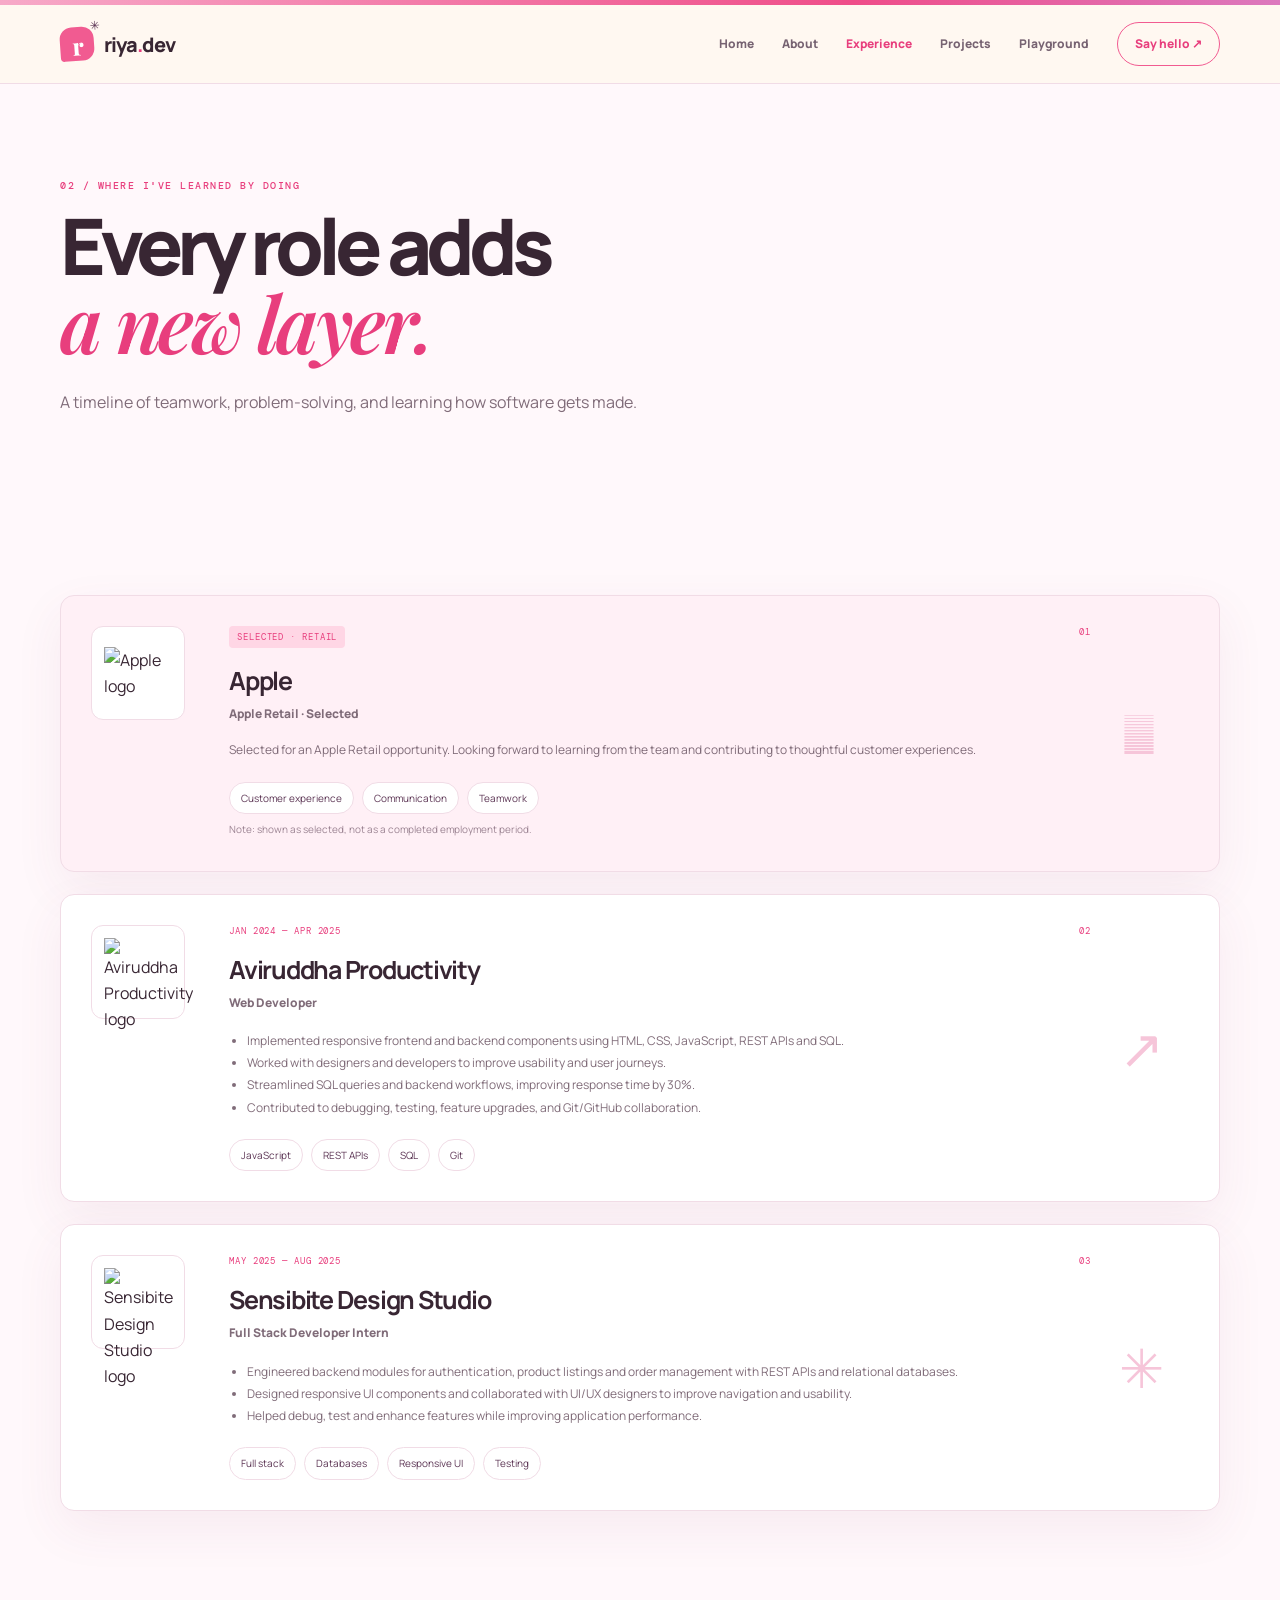
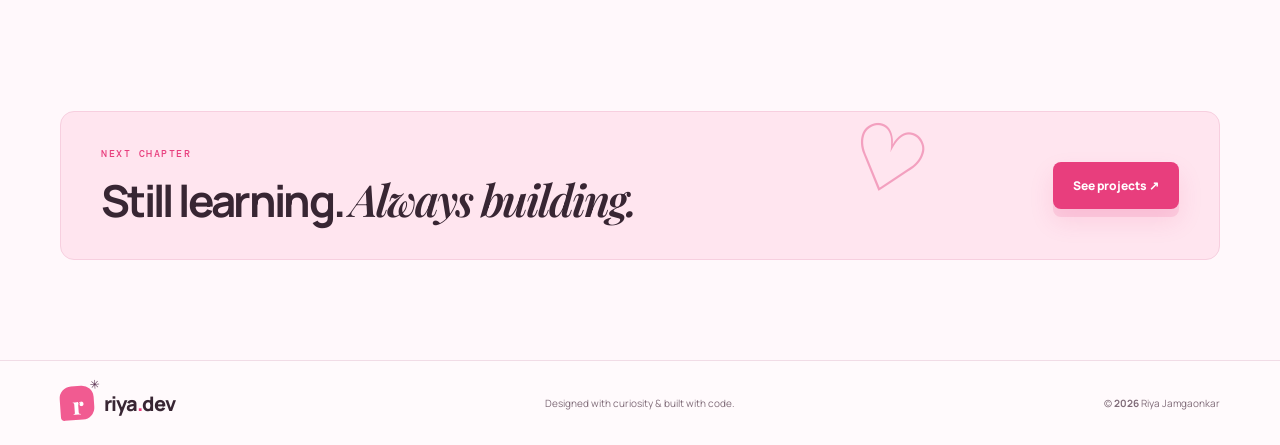
==== experience.html @ a503ed05 "Add files via upload" ====
<!doctype html><html lang="en"><head><meta charset="utf-8"><meta name="viewport" content="width=device-width,initial-scale=1"><title>Experience — Riya Jamgaonkar</title><link href="https://fonts.googleapis.com/css2?family=DM+Mono:wght@400;500&family=Manrope:wght@400;500;600;700;800&family=Playfair+Display:ital,wght@0,600;0,700;1,600;1,700&display=swap" rel="stylesheet"><link rel="stylesheet" href="style.css"></head><body><div class="topline"></div><header class="header"><nav class="nav wrap"><a class="brand" href="index.html"><span class="brand-icon">r<span>✳</span></span><span>riya<span class="pink">.</span>dev</span></a><button class="menu-toggle" aria-label="Toggle navigation" aria-expanded="false">☰</button><div class="nav-links"><a href="index.html">Home</a><a href="about.html">About</a><a class="active" href="experience.html">Experience</a><a href="projects.html">Projects</a><a href="playground.html">Playground</a><a class="nav-contact" href="contact.html">Say hello ↗</a></div></nav></header><main><section class="page-hero wrap"><p class="eyebrow">02 / WHERE I'VE LEARNED BY DOING</p><h1>Every role adds<br><span class="serif italic pink">a new layer.</span></h1><p class="lead">A timeline of teamwork, problem-solving, and learning how software gets made.</p></section><section class="section wrap"><div class="timeline-list"><article class="job-card apple-job"><div class="job-logo"><img src="assets/apple-logo.png" alt="Apple logo"></div><div class="job-content"><div class="job-meta"><span class="status-tag">SELECTED · RETAIL</span><span>01</span></div><h2>Apple</h2><p class="job-title">Apple Retail · Selected</p><p>Selected for an Apple Retail opportunity. Looking forward to learning from the team and contributing to thoughtful customer experiences.</p><div class="chips"><span>Customer experience</span><span>Communication</span><span>Teamwork</span></div><small>Note: shown as selected, not as a completed employment period.</small></div><div class="job-decoration"></div></article><article class="job-card"><div class="job-logo"><img src="assets/aviruddha-logo.png" alt="Aviruddha Productivity logo"></div><div class="job-content"><div class="job-meta"><span>JAN 2024 — APR 2025</span><span>02</span></div><h2>Aviruddha Productivity</h2><p class="job-title">Web Developer</p><ul><li>Implemented responsive frontend and backend components using HTML, CSS, JavaScript, REST APIs and SQL.</li><li>Worked with designers and developers to improve usability and user journeys.</li><li>Streamlined SQL queries and backend workflows, improving response time by 30%.</li><li>Contributed to debugging, testing, feature upgrades, and Git/GitHub collaboration.</li></ul><div class="chips"><span>JavaScript</span><span>REST APIs</span><span>SQL</span><span>Git</span></div></div><div class="job-decoration">↗</div></article><article class="job-card"><div class="job-logo"><img src="assets/sensibite-logo.png" alt="Sensibite Design Studio logo"></div><div class="job-content"><div class="job-meta"><span>MAY 2025 — AUG 2025</span><span>03</span></div><h2>Sensibite Design Studio</h2><p class="job-title">Full Stack Developer Intern</p><ul><li>Engineered backend modules for authentication, product listings and order management with REST APIs and relational databases.</li><li>Designed responsive UI components and collaborated with UI/UX designers to improve navigation and usability.</li><li>Helped debug, test and enhance features while improving application performance.</li></ul><div class="chips"><span>Full stack</span><span>Databases</span><span>Responsive UI</span><span>Testing</span></div></div><div class="job-decoration">✳</div></article></div></section><section class="section wrap"><div class="contact-strip"><div><p class="eyebrow">NEXT CHAPTER</p><h2>Still learning. <span class="serif italic">Always building.</span></h2></div><a class="btn btn-pink" href="projects.html">See projects ↗</a><span class="contact-doodle">♡</span></div></section></main><footer class="footer"><div class="wrap footer-inner"><a class="brand" href="index.html"><span class="brand-icon">r<span>✳</span></span><span>riya<span class="pink">.</span>dev</span></a><span>Designed with curiosity & built with code.</span><span>© <b id="year"></b> Riya Jamgaonkar</span></div></footer><script src="script.js"></script></body></html>
---- style.css ----
/* RIYA.DEV — Strawberry Milk Studio
   Hand-tuned pink & white portfolio theme */
:root{--paper:#fff8fb;--white:#fff;--pink:#f15b91;--hot:#e83e7d;--rose:#ffd6e5;--pale:#fff0f6;--ink:#382633;--muted:#806c79;--line:#f1dce6;--plum:#5d3655;--shadow:0 18px 50px #8f3f6812;--mono:'DM Mono',monospace;--sans:'Manrope',sans-serif;--serif:'Playfair Display',serif}
*{box-sizing:border-box}html{scroll-behavior:smooth;scroll-padding-top:90px}body{margin:0;background:var(--paper);color:var(--ink);font-family:var(--sans);line-height:1.65;overflow-x:hidden}a{color:inherit;text-decoration:none}button,input,textarea{font:inherit}button{cursor:pointer}.topline{height:5px;background:linear-gradient(90deg,#f7a9c8,#ef4d89,#c9a4f2,#f7a9c8);background-size:200% 100%;animation:gradient 8s linear infinite}.wrap{width:min(1160px,calc(100% - 44px));margin-inline:auto}.header{position:sticky;top:0;z-index:50;background:#fff8f1eF;backdrop-filter:blur(16px);border-bottom:1px solid #f1dce6}.nav{min-height:78px;display:flex;align-items:center;justify-content:space-between;gap:25px}.brand{display:flex;align-items:center;gap:10px;font-size:20px;font-weight:800;letter-spacing:-1px}.brand-icon{display:grid;place-items:center;width:34px;height:34px;border-radius:12px 12px 12px 4px;background:var(--pink);color:white;font-family:var(--serif);font-size:24px;position:relative;transform:rotate(-4deg)}.brand-icon span{position:absolute;font:12px var(--sans);right:-6px;top:-9px;color:var(--plum)}.pink{color:var(--hot)}.nav-links{display:flex;align-items:center;gap:28px;font-size:12px;font-weight:800}.nav-links>a:not(.nav-contact){color:#776372;transition:color .2s}.nav-links>a:hover,.nav-links>a.active{color:var(--hot)}.nav-contact{padding:11px 17px;border:1px solid var(--pink);border-radius:999px;color:var(--hot)}.menu-toggle{display:none;border:0;background:var(--pale);color:var(--plum);border-radius:10px;padding:9px 12px}.hero{min-height:670px;display:grid;grid-template-columns:1.05fr .95fr;align-items:center;gap:55px;padding-top:60px;padding-bottom:70px}.hero-copy{position:relative;z-index:2}.pill{display:inline-flex;align-items:center;gap:9px;padding:8px 13px;border:1px solid var(--line);background:white;border-radius:999px;font:10px var(--mono);letter-spacing:.05em;color:var(--plum)}.pulse{width:7px;height:7px;background:#50b78c;border-radius:50%;box-shadow:0 0 0 4px #50b78c20;animation:pulse 2s infinite}.eyebrow{font:10px var(--mono);letter-spacing:.15em;color:var(--hot);font-weight:500;margin:0 0 15px}.hero .eyebrow{margin-top:35px}.hero h1,.page-hero h1,.contact-page h1{font-size:clamp(56px,7.4vw,94px);line-height:.99;letter-spacing:-.075em;margin:0;font-weight:800}.serif{font-family:var(--serif);font-weight:600;letter-spacing:-.045em}.italic{font-style:italic}.outline-text{color:transparent;-webkit-text-stroke:1.6px var(--hot);text-stroke:1.6px var(--hot)}.lead{max-width:570px;font-size:16px;line-height:1.85;color:var(--muted);margin:25px 0 27px}.actions{display:flex;align-items:center;gap:24px;flex-wrap:wrap}.btn{display:inline-flex;align-items:center;justify-content:center;gap:16px;padding:14px 20px;border:0;border-radius:8px;font-size:12px;font-weight:800;transition:transform .2s,box-shadow .2s}.btn:hover{transform:translateY(-3px)}.btn-pink{background:var(--hot);color:white;box-shadow:0 8px 0 #e83e7d20,0 12px 24px #e83e7d22}.btn-pink:hover{box-shadow:0 5px 0 #e83e7d25,0 18px 32px #e83e7d30}.btn-dark{background:var(--plum);color:white}.text-link,.arrow-link{font-size:12px;font-weight:800;color:var(--plum)}.text-link span,.arrow-link span{color:var(--hot);margin-left:5px}.quick-stats{display:flex;align-items:center;gap:22px;margin-top:48px}.quick-stats div{display:grid;gap:2px}.quick-stats strong{font-size:22px;letter-spacing:-1px}.quick-stats span{font-size:10px;color:var(--muted)}.quick-stats i{height:31px;width:1px;background:var(--line)}.hero-visual{min-height:480px;position:relative;display:grid;place-items:center}.portrait-card{width:min(390px,90%);background:white;border:1px solid #f0dce6;border-radius:18px;padding:15px;box-shadow:18px 20px 0 #f6dce8,0 30px 70px #7b31501a;transform:rotate(2deg);position:relative;z-index:2}.card-top,.card-bottom{display:flex;justify-content:space-between;align-items:center;font:9px var(--mono);letter-spacing:.08em;color:#8e7181;padding:5px 2px 12px}.card-bottom{padding:12px 2px 3px}.avatar-art{height:340px;position:relative;overflow:hidden;border-radius:11px;background:#ffe4ee}.sun{position:absolute;width:180px;height:180px;border-radius:50%;background:#ffc5d9;right:20px;top:22px}.blob{position:absolute;border-radius:50% 50% 43% 57% / 53% 41% 59% 47%}.blob-one{width:235px;height:245px;background:#f17fa8;left:40px;bottom:-42px;transform:rotate(-20deg)}.blob-two{width:150px;height:180px;background:#f9a8c5;right:10px;bottom:-52px;transform:rotate(30deg)}.tiny-window{position:absolute;left:27px;top:94px;width:255px;padding:13px 16px;background:#fffdfcdd;border:1px solid white;border-radius:10px;box-shadow:0 12px 30px #aa486122;backdrop-filter:blur(6px);transform:rotate(-3deg)}.tiny-dots{font-size:8px;color:#f15b91;letter-spacing:2px;margin-bottom:12px}.tiny-window code{font:12px/1.9 var(--mono);color:var(--plum)}.tiny-window code b{color:#e83e7d}.tiny-window code em{font-style:normal;color:#9a68bd}.sparkle{position:absolute;color:white;font-size:29px}.s1{top:32px;left:33px}.s2{right:28px;top:174px}.sticker{position:absolute;z-index:4;padding:13px 16px;background:white;border:1px solid var(--line);border-radius:9px;box-shadow:5px 6px 0 #f3d7e3;font:9px/1.6 var(--mono);letter-spacing:.06em;transform:rotate(-7deg)}.sticker b{font:700 13px var(--sans);letter-spacing:0;color:var(--hot)}.sticker-top{right:-5px;top:44px}.sticker-bottom{left:-5px;bottom:54px;transform:rotate(5deg)}.decor-star{position:absolute;color:var(--hot);font-size:42px}.star-a{top:7px;left:30px;animation:spin 20s linear infinite}.star-b{bottom:32px;right:27px;color:#bc8ad6;font-size:33px}.orbit-label{position:absolute;right:-30px;bottom:4px;font:9px var(--mono);letter-spacing:.15em;color:#ac879b;transform:rotate(-90deg);transform-origin:right}.marquee{background:var(--plum);color:white;overflow:hidden;padding:15px 0;transform:rotate(-1deg) scale(1.02);border-block:4px solid white}.marquee-track{display:flex;justify-content:space-around;gap:38px;white-space:nowrap;min-width:1000px;font:11px var(--mono);letter-spacing:.12em;animation:marquee 28s linear infinite}.section{padding-top:100px;padding-bottom:100px}.section-head{display:flex;align-items:end;justify-content:space-between;gap:25px;margin-bottom:36px}.section-head h2,.video-callout h2,.contact-strip h2,.journal-card h2{font-size:clamp(34px,4.2vw,52px);line-height:1.1;letter-spacing:-.06em;margin:0}.round-link{width:48px;height:48px;display:grid;place-items:center;border:1px solid var(--line);border-radius:50%;color:var(--hot);font-size:21px;transition:.2s}.round-link:hover{background:var(--hot);color:white;transform:rotate(45deg)}.intro-grid{display:grid;grid-template-columns:.85fr 1.15fr;gap:70px;align-items:center}.intro-note{background:#ffe5ef;border-radius:14px;padding:27px 31px 30px;position:relative;transform:rotate(-1.4deg);border:1px solid #f7cfdf}.big-quote{font:100px/.7 var(--serif);color:#f08ab0}.intro-note p{font:italic 23px/1.55 var(--serif);margin:10px 0 20px}.note-sign{font:10px var(--mono);color:var(--hot)}.intro-copy p{color:var(--muted);font-size:14px;line-height:1.95}.intro-copy b{color:var(--ink)}.skill-chips,.chips{display:flex;flex-wrap:wrap;gap:8px;margin-top:20px}.skill-chips span,.chips span{font-size:10px;padding:7px 11px;border:1px solid var(--line);background:white;border-radius:999px;color:var(--plum)}.featured-section,.soft-section{background:#fff0f6;border-block:1px solid #f6dfeb}.feature-grid{display:grid;grid-template-columns:repeat(3,1fr);gap:20px}.feature-card{background:white;border:1px solid var(--line);border-radius:13px;padding:17px;box-shadow:var(--shadow);transition:transform .25s,box-shadow .25s;min-width:0}.feature-card:hover{transform:translateY(-7px) rotate(-.5deg);box-shadow:0 20px 45px #8f3f681c}.feature-number,.feature-card .card-arrow{font:9px var(--mono);letter-spacing:.12em;color:var(--hot)}.feature-card h3{font-size:17px;letter-spacing:-.04em;margin:19px 0 7px}.feature-card p{font-size:12px;color:var(--muted);min-height:40px}.card-arrow{display:inline-block;margin-top:10px;font-weight:500}.cloud-illustration,.dashboard-mini,.plant-art{height:220px;border-radius:9px;margin-top:12px;position:relative;overflow:hidden}.cloud-illustration{background:#f9d8e6;display:grid;place-items:center}.cloud-circle{font-size:72px;color:#fff;filter:drop-shadow(0 10px 12px #c94b7b33);z-index:1}.cloud-node{position:absolute;background:white;border:1px solid #f2b8cf;border-radius:6px;padding:7px 10px;font:9px var(--mono);z-index:2}.n1{left:13px;top:35px}.n2{right:16px;top:58px}.n3{right:36px;bottom:25px}.cloud-path{position:absolute;width:220px;height:110px;border:1px dashed #e77aa4;border-radius:50%;transform:rotate(-25deg)}.dashboard-mini{background:#2d1c32;color:white;padding:18px}.dash-title{font:10px var(--mono);letter-spacing:.08em;display:flex;justify-content:space-between}.dash-title span{font-size:8px;color:#f1a8c7}.dash-numbers{display:flex;gap:35px;margin-top:25px}.dash-numbers div{display:grid;gap:4px}.dash-numbers small{font:8px var(--mono);color:#c8a9be}.dash-numbers b{font-size:24px}.bars{position:absolute;bottom:17px;left:18px;right:18px;height:65px;display:flex;align-items:end;gap:8px}.bars i{flex:1;background:linear-gradient(#f5a5c5,#e84a86);border-radius:4px 4px 0 0;animation:barIn 1s ease both}.plant-art{background:#f8e9c8;display:grid;place-items:center}.plant-sun{position:absolute;width:88px;height:88px;border-radius:50%;background:#f5b5c9;right:26px;top:23px}.stem{position:absolute;width:6px;height:145px;bottom:0;background:#537c5a;border-radius:10px}.leaf{position:absolute;width:66px;height:32px;background:#78a77c;border-radius:100% 0 100% 0}.l1{left:calc(50% - 65px);top:90px;transform:rotate(15deg)}.l2{right:calc(50% - 67px);top:120px;transform:rotate(90deg) scaleX(-1)}.l3{left:calc(50% - 58px);top:150px;transform:rotate(20deg)}.scan{position:absolute;bottom:14px;left:14px;background:#fffaf1d9;padding:7px 9px;border-radius:5px;font:8px var(--mono);color:#5e6c49}.video-callout,.journal-card{display:flex;align-items:center;gap:25px;padding:32px;border:1px solid var(--line);background:white;border-radius:14px;box-shadow:var(--shadow)}.video-callout>div:nth-child(2){flex:1}.video-callout h2{font-size:36px}.video-callout p:not(.eyebrow){font-size:12px;color:var(--muted)}.video-icon{width:60px;height:60px;flex:0 0 60px;border-radius:50%;display:grid;place-items:center;background:var(--hot);color:white;box-shadow:0 0 0 9px #ffe5ef;font-size:20px}.contact-strip{position:relative;overflow:hidden;background:#ffe5ef;border:1px solid #f7cfdf;border-radius:14px;padding:35px 40px;display:flex;align-items:center;justify-content:space-between;gap:25px}.contact-strip h2{font-size:clamp(28px,4vw,44px)}.contact-doodle{font:90px var(--serif);color:#f3a0bf;position:absolute;right:25%;top:-17px;transform:rotate(17deg);pointer-events:none}.footer{border-top:1px solid var(--line);padding:25px 0;background:#fffafc}.footer-inner{display:flex;align-items:center;justify-content:space-between;gap:18px}.footer-inner>span{font-size:10px;color:var(--muted)}.page-hero{position:relative;padding-top:95px;padding-bottom:50px}.page-hero h1{font-size:clamp(52px,7vw,78px)}.page-hero .lead{max-width:640px}.about-sticker{position:absolute;right:6%;top:130px;background:#ffe1ed;padding:17px 22px;border:1px solid #f6c6d9;border-radius:8px;transform:rotate(7deg);font:10px var(--mono);color:var(--muted)}.about-sticker b{font:700 18px var(--serif);color:var(--hot)}.about-layout{display:grid;grid-template-columns:.9fr 1.1fr;gap:60px;align-items:start}.about-big-card{background:#ffe5ef;border-radius:14px;padding:30px;min-height:360px;border:1px solid #f7cfdf;position:relative;overflow:hidden}.about-big-card h2{font-size:36px;line-height:1.1;letter-spacing:-.06em}.about-big-card p{color:var(--muted);font-size:13px;line-height:1.9}.hand-line{font:italic 17px var(--serif);color:var(--hot);margin-top:28px}.detail-row{display:grid;grid-template-columns:42px 1fr;gap:18px;padding:18px 0;border-bottom:1px solid var(--line)}.detail-row>span{font:11px var(--mono);color:var(--hot);padding-top:5px}.detail-row h3{font-size:17px;margin:0 0 6px}.detail-row p{font-size:12px;color:var(--muted);margin:0}.toolkit-grid{display:grid;grid-template-columns:repeat(4,1fr);gap:14px}.toolkit-grid article{background:white;border:1px solid var(--line);border-radius:10px;padding:21px}.toolkit-grid article>span{display:grid;place-items:center;width:36px;height:36px;border-radius:10px;background:#ffe5ef;color:var(--hot);font-size:18px}.toolkit-grid h3{font-size:14px}.toolkit-grid p{font-size:11px;color:var(--muted);line-height:1.8}.education-card{display:grid;grid-template-columns:170px 1fr;gap:30px;align-items:center;padding:35px;border:1px solid var(--line);border-radius:14px;background:white;position:relative}.education-stamp{width:135px;height:135px;border:1px dashed var(--hot);border-radius:50%;display:grid;place-content:center;text-align:center;font:12px/1.8 var(--mono);color:var(--hot);transform:rotate(-10deg)}.education-card h2{font-size:28px;line-height:1.2;margin:0 0 10px}.education-card p,.education-card span{display:block;font-size:12px;color:var(--muted)}.education-card b{font-size:13px}.timeline-list{display:grid;gap:22px}.job-card{display:grid;grid-template-columns:110px 1fr 70px;gap:28px;align-items:start;padding:30px;background:white;border:1px solid var(--line);border-radius:14px;box-shadow:var(--shadow);position:relative;overflow:hidden}.job-card:first-child{background:#fff0f6}.job-logo{width:94px;height:94px;border-radius:12px;background:white;border:1px solid var(--line);display:grid;place-items:center;padding:12px}.job-logo img{max-width:100%;max-height:100%;object-fit:contain}.job-meta{display:flex;justify-content:space-between;gap:10px;font:9px var(--mono);letter-spacing:.1em;color:var(--hot)}.status-tag{background:#ffd6e5;padding:5px 8px;border-radius:4px}.job-content h2{font-size:25px;letter-spacing:-.05em;margin:12px 0 0}.job-title{font-weight:800;color:var(--plum);font-size:12px;margin:2px 0 14px}.job-content p,.job-content li{font-size:12px;color:var(--muted);line-height:1.85}.job-content ul{padding-left:18px}.job-content small,.small-note{font-size:10px;color:#9c8493}.job-decoration{font-size:54px;color:#f6c5d9;align-self:center}.filter-row{display:flex;gap:8px;flex-wrap:wrap;margin-top:28px}.filter-btn,.mood-btn{border:1px solid var(--line);background:white;color:var(--muted);border-radius:999px;padding:9px 15px;font-size:11px;font-weight:800}.filter-btn.active,.filter-btn:hover,.mood-btn.active,.mood-btn:hover{background:var(--hot);border-color:var(--hot);color:white}.project-list{display:grid;gap:30px}.project-detail{display:grid;grid-template-columns:.95fr 1.05fr;gap:35px;align-items:center;background:white;border:1px solid var(--line);border-radius:14px;padding:18px;box-shadow:var(--shadow)}.project-detail.hidden{display:none}.project-art{height:330px;position:relative;border-radius:10px;overflow:hidden;padding:18px}.art-cloud{background:#f9dce8}.art-game{background:#321f38}.art-crop{background:#f7e8c9}.art-badge{font:9px var(--mono);letter-spacing:.12em;position:relative;z-index:2;color:var(--plum)}.art-game .art-badge{color:#f5b9d0}.stack-node{position:absolute;left:50%;transform:translateX(-50%);width:160px;padding:14px;text-align:center;border:1px solid #ef9fbd;border-radius:8px;background:#fffafc;font:10px var(--mono);box-shadow:5px 5px 0 #e98ab126}.s-code{top:72px}.s-docker{top:143px;background:#f5a9c6}.s-aws{top:214px;background:var(--plum);color:white;border-color:var(--plum)}.stack-arrow{position:absolute;right:35px;top:145px;color:var(--hot);font-size:30px}.art-caption{position:absolute;bottom:18px;left:18px;font:9px var(--mono);letter-spacing:.13em;color:var(--plum)}.big-dash{height:250px;margin-top:28px;background:#2d1c32}.big-dash .dash-numbers{gap:25px}.big-dash .dash-numbers b{font-size:30px}.large-plant{height:260px;margin-top:26px}.project-detail-copy{padding:20px 16px}.project-detail-copy h2{font-size:31px;letter-spacing:-.06em;line-height:1.15;margin:0}.project-detail-copy>p:not(.eyebrow){font-size:13px;line-height:1.9;color:var(--muted)}.project-detail-copy .arrow-link{display:inline-block;margin-top:23px}.project-detail-copy .small-note{margin-top:22px}.lab-tag{font:9px var(--mono);letter-spacing:.1em;color:var(--hot);background:white;border:1px solid var(--line);padding:9px 12px;border-radius:999px}.play-lab{display:grid;grid-template-columns:1.2fr .8fr;gap:20px}.blob-stage{min-height:370px;background:#ffe5ef;border:1px solid #f6cfdf;border-radius:14px;display:grid;place-items:center;position:relative;overflow:hidden}.interactive-blob{width:190px;height:190px;background:var(--hot);border-radius:58% 42% 67% 33% / 53% 41% 59% 47%;box-shadow:inset -20px -18px 0 #a8265a18,0 25px 50px #e83e7d30;animation:blobMorph 7s ease-in-out infinite,float 4s ease-in-out infinite;transition:background .3s}.blob-caption{position:absolute;bottom:17px;left:20px;font:9px var(--mono);letter-spacing:.13em;color:#a45e7d}.blob-controls{background:white;border:1px solid var(--line);border-radius:14px;padding:25px}.blob-controls>p:first-child{font-size:13px;font-weight:800}.mood-btn{margin:0 4px 8px 0}.code-snippet{background:#35233a;color:#ffe5ef;padding:16px;border-radius:8px;font:10px/1.9 var(--mono);margin-top:24px}.code-snippet span{color:#f6a7c5}.section-intro{font-size:13px;color:var(--muted);max-width:650px;margin:-18px 0 30px}.video-grid{display:grid;grid-template-columns:repeat(3,1fr);gap:18px}.video-card{background:white;border:1px solid var(--line);border-radius:12px;overflow:hidden}.video-frame{aspect-ratio:16/9;background:#2d1c32}.video-frame iframe{width:100%;height:100%;border:0}.video-card-copy{padding:18px}.video-kicker{font:9px var(--mono);letter-spacing:.1em;color:var(--hot)}.video-card h3{font-size:17px;margin:8px 0}.video-card p{font-size:11px;color:var(--muted);line-height:1.8;min-height:55px}.video-link-art{aspect-ratio:16/9;background:linear-gradient(135deg,#f15b91,#9e64bc);color:white;display:flex;flex-direction:column;justify-content:space-between;padding:18px;position:relative;overflow:hidden}.video-link-art:before,.video-link-art:after{content:"";position:absolute;border:1px solid #ffffff4d;border-radius:50%;width:200px;height:200px;right:-60px;top:-50px}.video-link-art:after{width:130px;height:130px;right:-20px;top:-15px}.video-link-art>*{position:relative;z-index:1}.play-button{width:37px;height:37px;border:1px solid #ffffffa6;border-radius:50%;display:grid;place-items:center;font-size:12px}.video-art-label,.video-art-foot{font:8px var(--mono);letter-spacing:.1em}.video-art-title{font:italic 25px/1.1 var(--serif)}.art-ui-video{background:linear-gradient(135deg,#5d3655,#ef76a2)}.journal-card{background:#ffe5ef}.journal-card>div:nth-child(2){flex:1}.journal-card h2{font-size:38px}.journal-card p:not(.eyebrow){font-size:12px;color:var(--muted);max-width:440px}.journal-mark{font-size:50px;color:var(--hot);animation:spin 20s linear infinite}.contact-page{min-height:calc(100vh - 170px);padding-top:85px;padding-bottom:100px;display:grid;grid-template-columns:1fr .9fr;gap:65px;align-items:center;position:relative}.contact-page h1{font-size:clamp(58px,7vw,85px)}.contact-links{display:grid;gap:14px;margin-top:38px;max-width:420px}.contact-links a{display:flex;justify-content:space-between;padding:14px 0;border-bottom:1px solid var(--line);font-size:12px;font-weight:800}.contact-links a span{color:var(--hot)}.contact-form-card{position:relative;z-index:2;background:white;border:1px solid var(--line);border-radius:14px;padding:25px;box-shadow:12px 12px 0 #f7d8e6}.form-top{display:flex;justify-content:space-between;gap:10px;font:9px var(--mono);color:var(--hot);letter-spacing:.1em;margin-bottom:25px}.contact-form-card form{display:grid;gap:9px}.contact-form-card label{font-size:11px;font-weight:800;margin-top:8px}.contact-form-card input,.contact-form-card textarea{width:100%;border:1px solid var(--line);background:#fffafd;border-radius:7px;padding:12px;color:var(--ink);outline:none;font-size:12px}.contact-form-card input:focus,.contact-form-card textarea:focus{border-color:var(--pink);box-shadow:0 0 0 3px #f15b9118}.contact-form-card textarea{resize:vertical}.contact-form-card .btn{margin-top:10px}.contact-doodle-big{position:absolute;right:35%;bottom:70px;font:160px var(--serif);color:#f9d6e4;transform:rotate(-15deg)}@keyframes pulse{50%{box-shadow:0 0 0 7px #50b78c08}}@keyframes spin{to{transform:rotate(360deg)}}@keyframes gradient{to{background-position:200% 0}}@keyframes marquee{to{transform:translateX(-20%)}}@keyframes float{50%{transform:translateY(-13px) rotate(4deg)}}@keyframes blobMorph{0%,100%{border-radius:58% 42% 67% 33%/53% 41% 59% 47%}50%{border-radius:35% 65% 42% 58%/43% 58% 42% 57%}}@keyframes barIn{from{height:0}}@media(max-width:900px){.nav-links{gap:15px}.hero{gap:20px}.hero h1{font-size:66px}.feature-grid,.video-grid{grid-template-columns:repeat(2,1fr)}.feature-card:last-child,.video-card:last-child{grid-column:span 2}.intro-grid{gap:30px}.about-layout{gap:30px}.toolkit-grid{grid-template-columns:repeat(2,1fr)}.project-detail{gap:15px}.job-card{grid-template-columns:85px 1fr 35px;gap:17px}.job-logo{width:78px;height:78px}.contact-page{gap:30px}}@media(max-width:700px){.wrap{width:min(100% - 30px,560px)}.nav{min-height:68px}.menu-toggle{display:block}.nav-links{display:none;position:absolute;top:68px;left:0;right:0;padding:20px 22px 24px;background:#fff8fb;border-bottom:1px solid var(--line);flex-direction:column;align-items:stretch;gap:18px;box-shadow:0 15px 25px #6a315015}.nav-links.open{display:flex}.nav-contact{text-align:center}.hero{grid-template-columns:1fr;padding-top:45px;padding-bottom:45px;gap:15px}.hero h1{font-size:clamp(56px,15vw,78px)}.hero-visual{min-height:430px}.portrait-card{width:min(360px,85%)}.avatar-art{height:300px}.sticker-top{right:0}.sticker-bottom{left:0;bottom:30px}.orbit-label{right:-10px}.section{padding-top:68px;padding-bottom:68px}.section-head{align-items:start}.section-head h2{font-size:36px}.intro-grid,.about-layout,.play-lab,.contact-page{grid-template-columns:1fr;gap:25px}.intro-note{max-width:460px}.feature-grid,.video-grid{grid-template-columns:1fr}.feature-card:last-child,.video-card:last-child{grid-column:auto}.feature-card p{min-height:0}.video-callout,.journal-card{align-items:flex-start;flex-direction:column;padding:25px}.video-callout h2,.journal-card h2{font-size:32px}.contact-strip{align-items:flex-start;flex-direction:column;padding:27px}.contact-doodle{right:10%;top:0}.footer-inner{flex-wrap:wrap;justify-content:space-between}.footer-inner>span:nth-child(2){order:3;width:100%}.page-hero{padding-top:65px;padding-bottom:25px}.page-hero h1{font-size:clamp(48px,13vw,68px)}.about-sticker{position:relative;display:inline-block;right:auto;top:auto;margin-top:5px}.toolkit-grid{grid-template-columns:1fr 1fr}.education-card{grid-template-columns:1fr;padding:25px}.education-stamp{width:95px;height:95px;font-size:9px}.job-card{grid-template-columns:65px 1fr;gap:15px;padding:18px}.job-logo{width:62px;height:62px;padding:7px}.job-decoration{display:none}.job-content h2{font-size:21px}.job-meta{font-size:8px}.project-detail{grid-template-columns:1fr;padding:12px}.project-art{height:290px}.project-detail-copy{padding:12px}.project-detail-copy h2{font-size:28px}.blob-stage{min-height:300px}.contact-page{padding-top:60px;padding-bottom:65px}.contact-doodle-big{right:0;bottom:20px;font-size:100px}.contact-form-card{padding:20px}.quick-stats{gap:14px}.quick-stats strong{font-size:20px}.quick-stats span{font-size:9px}}@media(prefers-reduced-motion:reduce){*,*:before,*:after{animation-duration:.01ms!important;animation-iteration-count:1!important;scroll-behavior:auto!important;transition:none!important}}
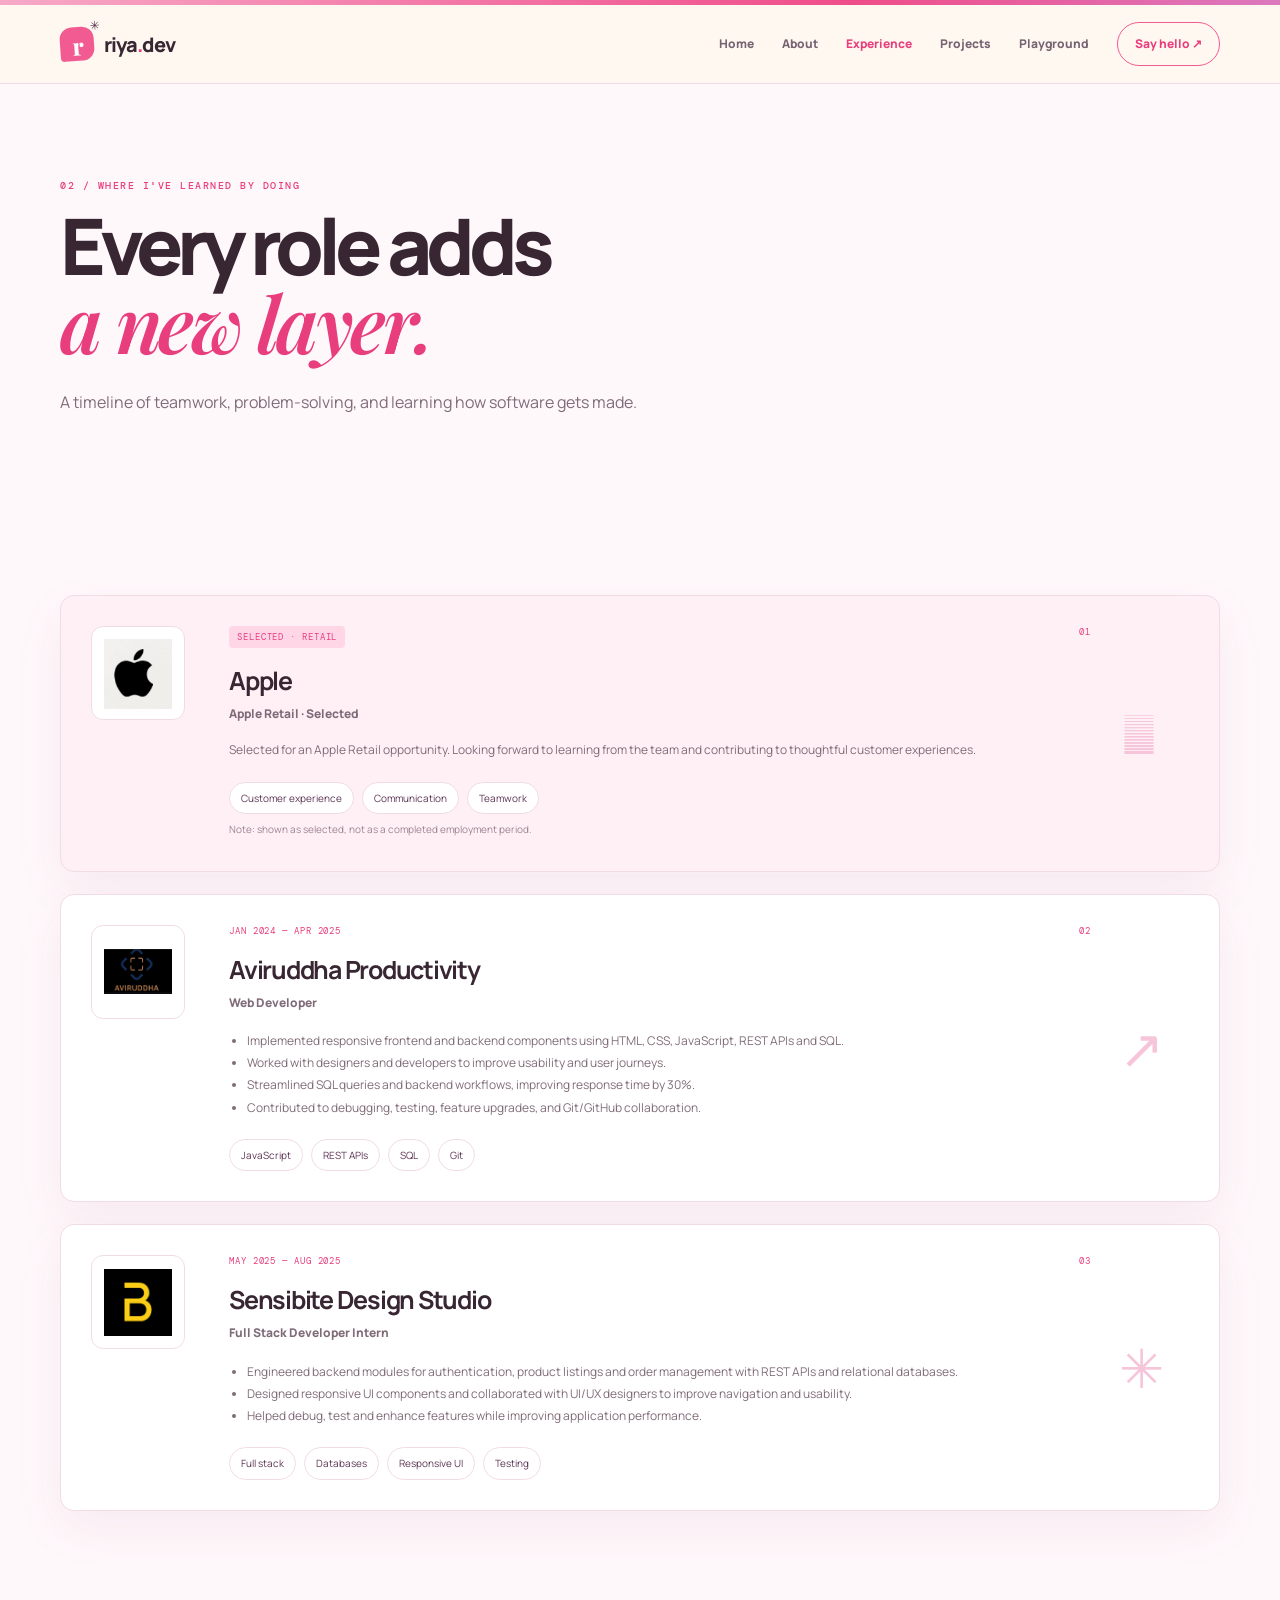
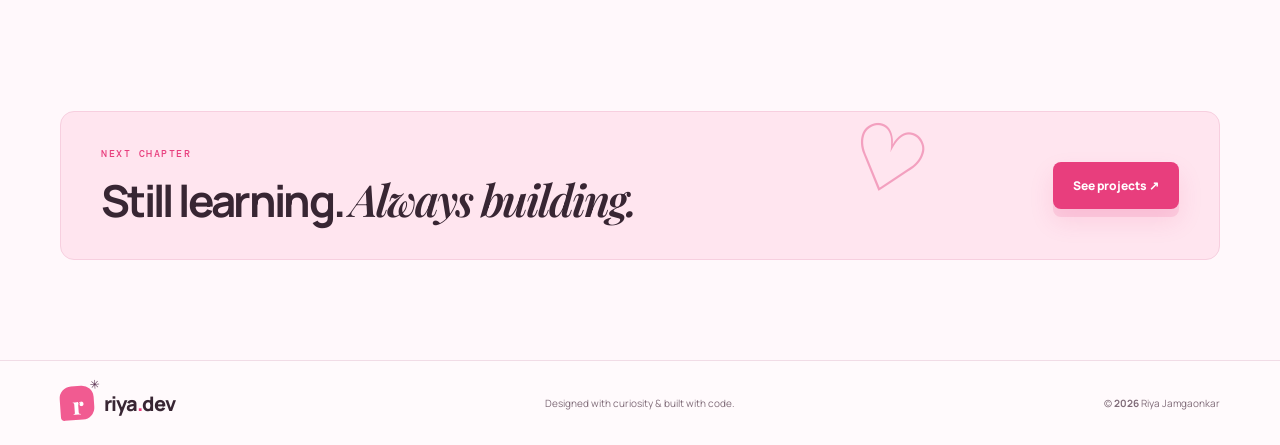
==== commit 08d372a1: "Update experience.html" ====
--- a/experience.html
+++ b/experience.html
@@ -1 +1,169 @@
-<!doctype html><html lang="en"><head><meta charset="utf-8"><meta name="viewport" content="width=device-width,initial-scale=1"><title>Experience — Riya Jamgaonkar</title><link href="https://fonts.googleapis.com/css2?family=DM+Mono:wght@400;500&family=Manrope:wght@400;500;600;700;800&family=Playfair+Display:ital,wght@0,600;0,700;1,600;1,700&display=swap" rel="stylesheet"><link rel="stylesheet" href="style.css"></head><body><div class="topline"></div><header class="header"><nav class="nav wrap"><a class="brand" href="index.html"><span class="brand-icon">r<span>✳</span></span><span>riya<span class="pink">.</span>dev</span></a><button class="menu-toggle" aria-label="Toggle navigation" aria-expanded="false">☰</button><div class="nav-links"><a href="index.html">Home</a><a href="about.html">About</a><a class="active" href="experience.html">Experience</a><a href="projects.html">Projects</a><a href="playground.html">Playground</a><a class="nav-contact" href="contact.html">Say hello ↗</a></div></nav></header><main><section class="page-hero wrap"><p class="eyebrow">02 / WHERE I'VE LEARNED BY DOING</p><h1>Every role adds<br><span class="serif italic pink">a new layer.</span></h1><p class="lead">A timeline of teamwork, problem-solving, and learning how software gets made.</p></section><section class="section wrap"><div class="timeline-list"><article class="job-card apple-job"><div class="job-logo"><img src="assets/apple-logo.png" alt="Apple logo"></div><div class="job-content"><div class="job-meta"><span class="status-tag">SELECTED · RETAIL</span><span>01</span></div><h2>Apple</h2><p class="job-title">Apple Retail · Selected</p><p>Selected for an Apple Retail opportunity. Looking forward to learning from the team and contributing to thoughtful customer experiences.</p><div class="chips"><span>Customer experience</span><span>Communication</span><span>Teamwork</span></div><small>Note: shown as selected, not as a completed employment period.</small></div><div class="job-decoration"></div></article><article class="job-card"><div class="job-logo"><img src="assets/aviruddha-logo.png" alt="Aviruddha Productivity logo"></div><div class="job-content"><div class="job-meta"><span>JAN 2024 — APR 2025</span><span>02</span></div><h2>Aviruddha Productivity</h2><p class="job-title">Web Developer</p><ul><li>Implemented responsive frontend and backend components using HTML, CSS, JavaScript, REST APIs and SQL.</li><li>Worked with designers and developers to improve usability and user journeys.</li><li>Streamlined SQL queries and backend workflows, improving response time by 30%.</li><li>Contributed to debugging, testing, feature upgrades, and Git/GitHub collaboration.</li></ul><div class="chips"><span>JavaScript</span><span>REST APIs</span><span>SQL</span><span>Git</span></div></div><div class="job-decoration">↗</div></article><article class="job-card"><div class="job-logo"><img src="assets/sensibite-logo.png" alt="Sensibite Design Studio logo"></div><div class="job-content"><div class="job-meta"><span>MAY 2025 — AUG 2025</span><span>03</span></div><h2>Sensibite Design Studio</h2><p class="job-title">Full Stack Developer Intern</p><ul><li>Engineered backend modules for authentication, product listings and order management with REST APIs and relational databases.</li><li>Designed responsive UI components and collaborated with UI/UX designers to improve navigation and usability.</li><li>Helped debug, test and enhance features while improving application performance.</li></ul><div class="chips"><span>Full stack</span><span>Databases</span><span>Responsive UI</span><span>Testing</span></div></div><div class="job-decoration">✳</div></article></div></section><section class="section wrap"><div class="contact-strip"><div><p class="eyebrow">NEXT CHAPTER</p><h2>Still learning. <span class="serif italic">Always building.</span></h2></div><a class="btn btn-pink" href="projects.html">See projects ↗</a><span class="contact-doodle">♡</span></div></section></main><footer class="footer"><div class="wrap footer-inner"><a class="brand" href="index.html"><span class="brand-icon">r<span>✳</span></span><span>riya<span class="pink">.</span>dev</span></a><span>Designed with curiosity & built with code.</span><span>© <b id="year"></b> Riya Jamgaonkar</span></div></footer><script src="script.js"></script></body></html>+
+<!doctype html>
+<html lang="en">
+<head>
+  <meta charset="utf-8">
+  <meta name="viewport" content="width=device-width,initial-scale=1">
+  <title>Experience — Riya Jamgaonkar</title>
+
+  <link href="https://fonts.googleapis.com/css2?family=DM+Mono:wght@400;500&family=Manrope:wght@400;500;600;700;800&family=Playfair+Display:ital,wght@0,600;0,700;1,600;1,700&display=swap" rel="stylesheet">
+
+  <link rel="stylesheet" href="style.css">
+</head>
+<body>
+  <div class="topline"></div>
+
+  <header class="header">
+    <nav class="nav wrap">
+      <a class="brand" href="index.html">
+        <span class="brand-icon">r<span>✳</span></span>
+        <span>riya<span class="pink">.</span>dev</span>
+      </a>
+
+      <button class="menu-toggle" aria-label="Toggle navigation" aria-expanded="false">☰</button>
+
+      <div class="nav-links">
+        <a href="index.html">Home</a>
+        <a href="about.html">About</a>
+        <a class="active" href="experience.html">Experience</a>
+        <a href="projects.html">Projects</a>
+        <a href="playground.html">Playground</a>
+        <a class="nav-contact" href="contact.html">Say hello ↗</a>
+      </div>
+    </nav>
+  </header>
+
+  <main>
+    <section class="page-hero wrap">
+      <p class="eyebrow">02 / WHERE I'VE LEARNED BY DOING</p>
+      <h1>Every role adds<br><span class="serif italic pink">a new layer.</span></h1>
+      <p class="lead">A timeline of teamwork, problem-solving, and learning how software gets made.</p>
+    </section>
+
+    <section class="section wrap">
+      <div class="timeline-list">
+
+        <!-- Apple -->
+        <article class="job-card apple-job">
+          <div class="job-logo">
+            <img src="./apple-logo.png" alt="Apple logo">
+          </div>
+
+          <div class="job-content">
+            <div class="job-meta">
+              <span class="status-tag">SELECTED · RETAIL</span>
+              <span>01</span>
+            </div>
+
+            <h2>Apple</h2>
+            <p class="job-title">Apple Retail · Selected</p>
+            <p>Selected for an Apple Retail opportunity. Looking forward to learning from the team and contributing to thoughtful customer experiences.</p>
+
+            <div class="chips">
+              <span>Customer experience</span>
+              <span>Communication</span>
+              <span>Teamwork</span>
+            </div>
+
+            <small>Note: shown as selected, not as a completed employment period.</small>
+          </div>
+
+          <div class="job-decoration"></div>
+        </article>
+
+        <!-- Aviruddha Productivity -->
+        <article class="job-card">
+          <div class="job-logo">
+            <img src="./aviruddha-logo.png" alt="Aviruddha Productivity logo">
+          </div>
+
+          <div class="job-content">
+            <div class="job-meta">
+              <span>JAN 2024 — APR 2025</span>
+              <span>02</span>
+            </div>
+
+            <h2>Aviruddha Productivity</h2>
+            <p class="job-title">Web Developer</p>
+
+            <ul>
+              <li>Implemented responsive frontend and backend components using HTML, CSS, JavaScript, REST APIs and SQL.</li>
+              <li>Worked with designers and developers to improve usability and user journeys.</li>
+              <li>Streamlined SQL queries and backend workflows, improving response time by 30%.</li>
+              <li>Contributed to debugging, testing, feature upgrades, and Git/GitHub collaboration.</li>
+            </ul>
+
+            <div class="chips">
+              <span>JavaScript</span>
+              <span>REST APIs</span>
+              <span>SQL</span>
+              <span>Git</span>
+            </div>
+          </div>
+
+          <div class="job-decoration">↗</div>
+        </article>
+
+        <!-- Sensibite Design Studio -->
+        <article class="job-card">
+          <div class="job-logo">
+            <img src="./sensibite-logo.png" alt="Sensibite Design Studio logo">
+          </div>
+
+          <div class="job-content">
+            <div class="job-meta">
+              <span>MAY 2025 — AUG 2025</span>
+              <span>03</span>
+            </div>
+
+            <h2>Sensibite Design Studio</h2>
+            <p class="job-title">Full Stack Developer Intern</p>
+
+            <ul>
+              <li>Engineered backend modules for authentication, product listings and order management with REST APIs and relational databases.</li>
+              <li>Designed responsive UI components and collaborated with UI/UX designers to improve navigation and usability.</li>
+              <li>Helped debug, test and enhance features while improving application performance.</li>
+            </ul>
+
+            <div class="chips">
+              <span>Full stack</span>
+              <span>Databases</span>
+              <span>Responsive UI</span>
+              <span>Testing</span>
+            </div>
+          </div>
+
+          <div class="job-decoration">✳</div>
+        </article>
+
+      </div>
+    </section>
+
+    <section class="section wrap">
+      <div class="contact-strip">
+        <div>
+          <p class="eyebrow">NEXT CHAPTER</p>
+          <h2>Still learning. <span class="serif italic">Always building.</span></h2>
+        </div>
+
+        <a class="btn btn-pink" href="projects.html">See projects ↗</a>
+        <span class="contact-doodle">♡</span>
+      </div>
+    </section>
+  </main>
+
+  <footer class="footer">
+    <div class="wrap footer-inner">
+      <a class="brand" href="index.html">
+        <span class="brand-icon">r<span>✳</span></span>
+        <span>riya<span class="pink">.</span>dev</span>
+      </a>
+
+      <span>Designed with curiosity & built with code.</span>
+      <span>© <b id="year"></b> Riya Jamgaonkar</span>
+    </div>
+  </footer>
+
+  <script src="script.js"></script>
+</body>
+</html>
